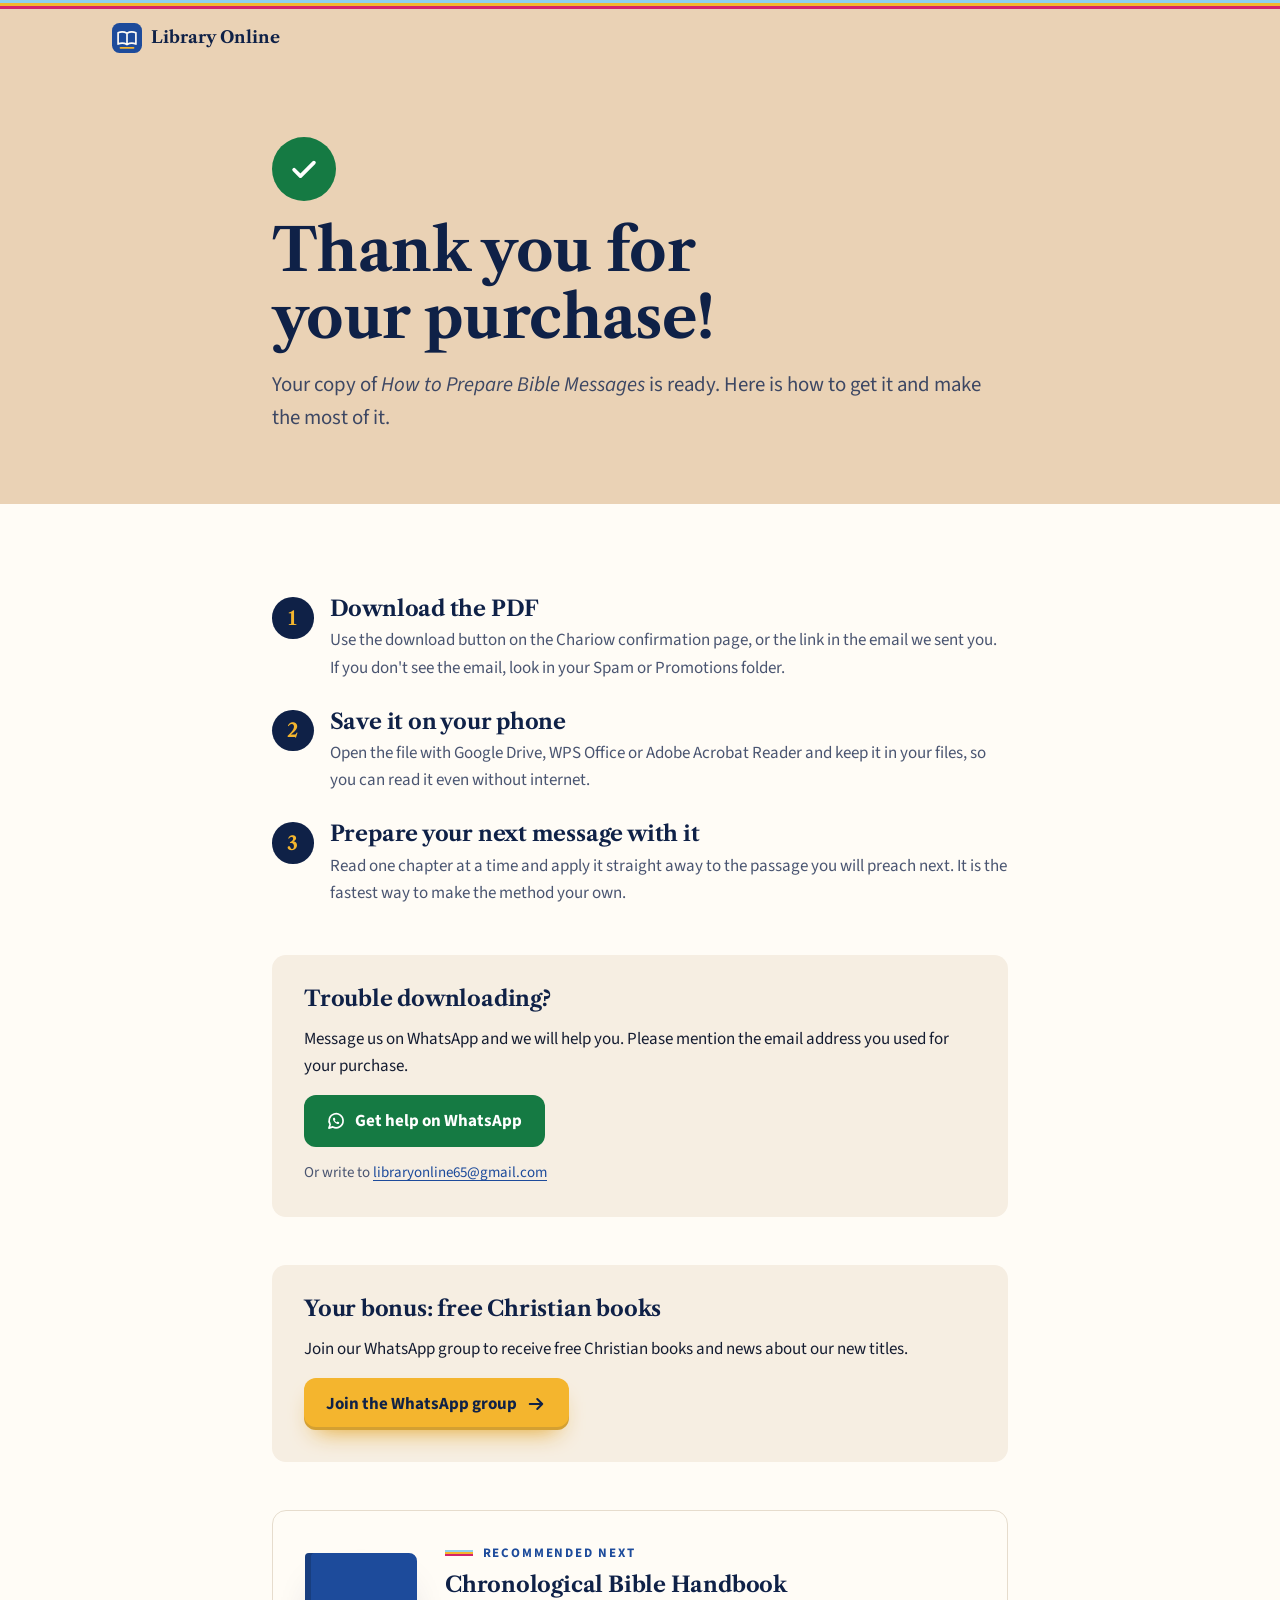
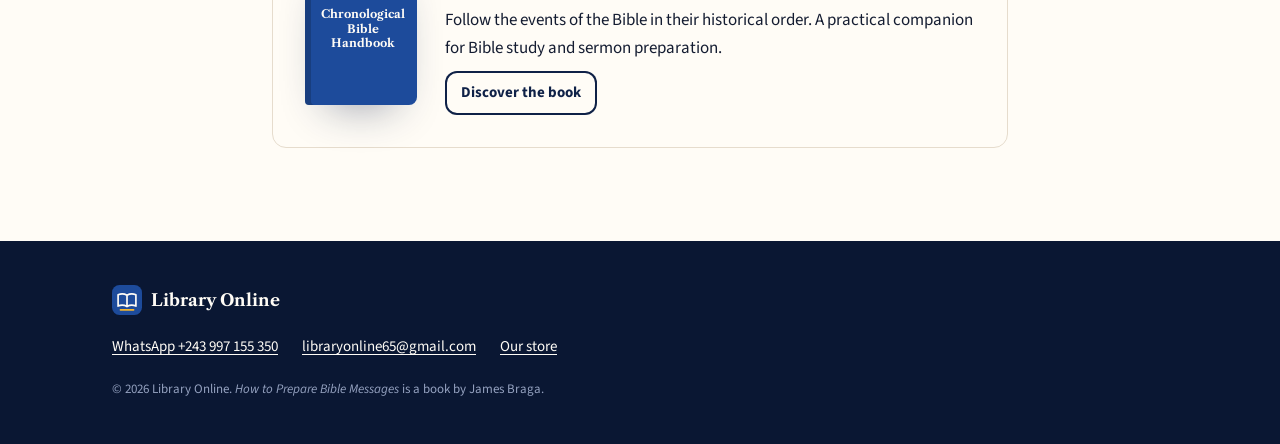
==== thank-you.html @ 07d3c48d "Add English sales funnel for How to Prepare Bible Messages Sales page and thank-you page for the Cha" ====
<!doctype html>
<html lang="en">
<head>
  <meta charset="utf-8">
  <meta name="viewport" content="width=device-width, initial-scale=1, viewport-fit=cover">
  <title>Thank You · How to Prepare Bible Messages</title>
  <meta name="robots" content="noindex">
  <meta name="theme-color" content="#0f2147">
  <meta name="color-scheme" content="light">
  <link rel="icon" href="data:image/svg+xml,%3Csvg xmlns='http://www.w3.org/2000/svg' viewBox='0 0 32 32'%3E%3Crect width='32' height='32' rx='8' fill='%231d4b9b'/%3E%3Cpath d='M6.5 10.5c3.2-1.4 6.4-1.3 9.5.5v12c-3.1-1.8-6.3-1.9-9.5-.5zM25.5 10.5c-3.2-1.4-6.4-1.3-9.5.5v12c3.1-1.8 6.3-1.9 9.5-.5z' fill='none' stroke='%23fffcf6' stroke-width='1.8' stroke-linejoin='round'/%3E%3C/svg%3E">

  <link rel="preconnect" href="https://fonts.googleapis.com">
  <link rel="preconnect" href="https://fonts.gstatic.com" crossorigin>
  <link rel="stylesheet" href="https://fonts.googleapis.com/css2?family=Libre+Caslon+Text:ital,wght@0,700;1,400&family=Source+Sans+3:wght@400;600;700&display=swap">
  <link rel="stylesheet" href="assets/css/style.css">
</head>
<body data-page="thank-you">

<svg width="0" height="0" style="position:absolute" aria-hidden="true" focusable="false">
  <symbol id="i-check" viewBox="0 0 24 24"><path d="m5 12.5 4.5 4.5L19 7.5" fill="none" stroke="currentColor" stroke-width="2.6" stroke-linecap="round" stroke-linejoin="round"/></symbol>
  <symbol id="i-chat" viewBox="0 0 24 24"><path d="M20.5 11.6a8.4 8.4 0 0 1-12.3 7.5L3.5 20.5l1.5-4.4a8.4 8.4 0 1 1 15.5-4.5Z" fill="none" stroke="currentColor" stroke-width="2" stroke-linejoin="round"/><path d="M9.3 8.2c-.5 0-.9.4-.9 1 0 3 3.4 6.4 6.4 6.4.6 0 1-.4 1-.9v-1.2l-1.9-.8-.9.9c-1.1-.5-2.1-1.5-2.6-2.6l.9-.9-.8-1.9H9.3Z" fill="currentColor"/></symbol>
  <symbol id="i-arrow" viewBox="0 0 24 24"><path d="M4.5 12h15m-6-6 6 6-6 6" fill="none" stroke="currentColor" stroke-width="2.4" stroke-linecap="round" stroke-linejoin="round"/></symbol>
  <symbol id="i-book" viewBox="0 0 32 32"><rect width="32" height="32" rx="8" fill="#1d4b9b"/><path d="M6.5 10.5c3.2-1.4 6.4-1.3 9.5.5v12c-3.1-1.8-6.3-1.9-9.5-.5zM25.5 10.5c-3.2-1.4-6.4-1.3-9.5.5v12c3.1-1.8 6.3-1.9 9.5-.5z" fill="none" stroke="#fffcf6" stroke-width="1.8" stroke-linejoin="round"/><path d="M9 26.5h14" stroke="#f4b52e" stroke-width="1.8" stroke-linecap="round"/></symbol>
</svg>

<div class="cover-stripe" aria-hidden="true"></div>

<header class="site-header">
  <div class="wrap header-inner">
    <a class="brand" href="index.html"><svg aria-hidden="true"><use href="#i-book"/></svg>Library Online</a>
  </div>
</header>

<main>
  <section class="thanks-hero" aria-labelledby="thanks-title">
    <div class="wrap narrow flow">
      <span class="done-mark" aria-hidden="true"><svg><use href="#i-check"/></svg></span>
      <h1 id="thanks-title">Thank you for your purchase!</h1>
      <p class="lead">Your copy of <i>How to Prepare Bible Messages</i> is ready. Here is how to get it and make the most of it.</p>
    </div>
  </section>

  <section class="section">
    <div class="wrap narrow flow flow-lg">
      <ol class="steps-list steps-vertical">
        <li>
          <span class="step-num" aria-hidden="true">1</span>
          <h2>Download the PDF</h2>
          <p>Use the download button on the Chariow confirmation page, or the link in the email we sent you. If you don't see the email, look in your Spam or Promotions folder.</p>
        </li>
        <li>
          <span class="step-num" aria-hidden="true">2</span>
          <h2>Save it on your phone</h2>
          <p>Open the file with Google Drive, WPS Office or Adobe Acrobat Reader and keep it in your files, so you can read it even without internet.</p>
        </li>
        <li>
          <span class="step-num" aria-hidden="true">3</span>
          <h2>Prepare your next message with it</h2>
          <p>Read one chapter at a time and apply it straight away to the passage you will preach next. It is the fastest way to make the method your own.</p>
        </li>
      </ol>

      <div class="panel">
        <h2>Trouble downloading?</h2>
        <p>Message us on WhatsApp and we will help you. Please mention the email address you used for your purchase.</p>
        <a class="btn btn-whatsapp" href="https://wa.me/243997155350" data-whatsapp="Hello Library Online, I bought How to Prepare Bible Messages and I need help downloading it." target="_blank" rel="noopener"><svg aria-hidden="true"><use href="#i-chat"/></svg>Get help on WhatsApp</a>
        <p class="small">Or write to <a href="mailto:libraryonline65@gmail.com" data-email>libraryonline65@gmail.com</a></p>
      </div>

      <div class="panel">
        <h2>Your bonus: free Christian books</h2>
        <p>Join our WhatsApp group to receive free Christian books and news about our new titles.</p>
        <a class="btn btn-gold" href="https://chat.whatsapp.com/DRFUqxZkOjX3fzXEaGObV3" data-link="whatsappGroupUrl" target="_blank" rel="noopener">Join the WhatsApp group <svg aria-hidden="true"><use href="#i-arrow"/></svg></a>
      </div>

      <article class="upsell" aria-labelledby="upsell-title">
        <div class="upsell-cover" aria-hidden="true">Chronological Bible Handbook</div>
        <div class="flow flow-sm">
          <p class="eyebrow">Recommended next</p>
          <h3 id="upsell-title">Chronological Bible Handbook</h3>
          <p>Follow the events of the Bible in their historical order. A practical companion for Bible study and sermon preparation.</p>
          <a class="btn btn-outline" href="https://livresenligne.mychariow.shop/prd_2j3myxax" data-link="upsellUrl">Discover the book</a>
        </div>
      </article>
    </div>
  </section>
</main>

<footer class="site-footer thanks-footer">
  <div class="wrap footer-grid">
    <a class="brand" href="index.html"><svg aria-hidden="true"><use href="#i-book"/></svg>Library Online</a>
    <ul class="footer-links">
      <li><a href="https://wa.me/243997155350" data-whatsapp="Hello Library Online!" target="_blank" rel="noopener">WhatsApp <span data-text="whatsappDisplay">+243 997 155 350</span></a></li>
      <li><a href="mailto:libraryonline65@gmail.com" data-email>libraryonline65@gmail.com</a></li>
      <li><a href="https://livresenligne.mychariow.shop" data-link="storeUrl">Our store</a></li>
    </ul>
    <p class="fine">© <span data-year>2026</span> Library Online. <i>How to Prepare Bible Messages</i> is a book by James Braga.</p>
  </div>
</footer>

<script src="assets/js/config.js"></script>
<script src="assets/js/main.js"></script>
</body>
</html>
---- assets/css/style.css ----
/* ==========================================================================
   How to Prepare Bible Messages · sales funnel
   Layout concept: the preacher's study. The book sits on the sand-coloured
   desk of the posters, then the page reads like a sermon outline: one strong
   column, Roman-numeral divisions, and royal-blue bands taken from the cover
   for the two moments that matter, the method and the offer.

   One deliberate light look for every visitor: the colours of the book cover
   are the brand, so there is no dark variant. Every colour is set explicitly.
   ========================================================================== */

:root {
  /* Colour */
  --sand: #ead2b5;        /* the posters' backdrop (hero, help band) */
  --paper: #fffcf6;       /* reading surface */
  --paper-warm: #f6eee2;  /* alternate band */
  --royal: #1d4b9b;       /* cover blue */
  --navy: #0f2147;        /* dark bands, headings */
  --navy-deep: #0a1733;   /* footer */
  --ink: #141c31;         /* body text */
  --ink-soft: #4a5571;    /* secondary text */
  --ink-warm: #3d4763;    /* secondary text on sand */
  --gold: #f4b52e;        /* calls to action, like the author's name on the cover */
  --gold-deep: #e29d12;
  --magenta: #d3246b;     /* cover stripe */
  --sky: #8fd0ef;         /* cover stripe */
  --whatsapp: #157a43;
  --white: #ffffff;
  --on-dark: #fffcf6;
  --on-dark-soft: #c9d3e8;
  --on-dark-faint: #95a2c0;
  --line: #e6dccd;
  --line-dark: #2a3d68;

  /* Type */
  --font-display: "Libre Caslon Text", Georgia, "Times New Roman", serif;
  --font-body: "Source Sans 3", "Segoe UI", Roboto, "Helvetica Neue", Arial, sans-serif;
  --fs-xs: .8125rem;
  --fs-sm: .9375rem;
  --fs-body: 1.0625rem;
  --fs-lead: clamp(1.125rem, 1.06rem + .3vw, 1.3rem);
  --fs-h3: clamp(1.15rem, 1.08rem + .35vw, 1.35rem);
  --fs-h2: clamp(1.75rem, 1.36rem + 1.75vw, 2.6rem);
  --fs-h1: clamp(2.1rem, 1.42rem + 3.3vw, 3.7rem);

  /* Space and shape */
  --gutter: 20px;
  --wrap: 1120px;
  --narrow: 46rem;
  --section: clamp(3.5rem, 2.6rem + 4vw, 6.5rem);
  --radius: 14px;
  --radius-sm: 10px;
  --shadow: 0 22px 44px -22px rgba(15, 33, 71, .45);
  --sticky-h: 76px;

  color-scheme: light;
}

@media (min-width: 768px) {
  :root { --gutter: 32px; }
}

/* ---------- Base ---------- */

*, *::before, *::after { box-sizing: border-box; }

html { -webkit-text-size-adjust: 100%; scroll-behavior: smooth; }

body {
  margin: 0;
  background: var(--paper);
  color: var(--ink);
  font-family: var(--font-body);
  font-size: var(--fs-body);
  line-height: 1.6;
  -webkit-font-smoothing: antialiased;
  text-rendering: optimizeLegibility;
}

img { display: block; max-width: 100%; height: auto; }
picture { display: block; }
a { color: var(--royal); text-underline-offset: .18em; }
p, ul, ol, figure, blockquote { margin: 0; }
ul, ol { padding: 0; }

h1, h2, h3 {
  margin: 0;
  font-family: var(--font-display);
  font-weight: 700;
  line-height: 1.14;
  letter-spacing: -.01em;
  text-wrap: balance;
}

:focus-visible { outline: 3px solid var(--royal); outline-offset: 3px; border-radius: 4px; }
.dark :focus-visible { outline-color: var(--gold); }

.visually-hidden {
  position: absolute !important;
  width: 1px; height: 1px;
  overflow: hidden;
  clip: rect(0 0 0 0);
  white-space: nowrap;
}

/* ---------- Layout helpers ---------- */

.wrap {
  width: 100%;
  max-width: var(--wrap);
  margin-inline: auto;
  padding-inline: var(--gutter);
}
.wrap.narrow { max-width: calc(var(--narrow) + 2 * var(--gutter)); }

.section { padding-block: var(--section); }

.flow { display: flex; flex-direction: column; gap: var(--flow, 1rem); }
.flow-lg { --flow: clamp(2rem, 1.5rem + 2vw, 3rem); }
.flow-sm { --flow: .6rem; }

.dark { background: var(--navy); color: var(--on-dark); }

.cover-stripe {
  height: 9px;
  background: linear-gradient(var(--sky) 0 33.4%, var(--gold) 33.4% 66.7%, var(--magenta) 66.7%);
}

/* ---------- Type helpers ---------- */

.eyebrow {
  display: flex;
  align-items: center;
  gap: .6rem;
  font-size: var(--fs-xs);
  font-weight: 700;
  letter-spacing: .14em;
  text-transform: uppercase;
  color: var(--royal);
}
.eyebrow::before {
  content: "";
  flex: none;
  width: 28px;
  height: 6px;
  background: linear-gradient(var(--sky) 0 33.4%, var(--gold) 33.4% 66.7%, var(--magenta) 66.7%);
}
.dark .eyebrow { color: var(--gold); }

.lead { font-size: var(--fs-lead); color: var(--ink-soft); }
.dark .lead { color: var(--on-dark-soft); }

.section-title { font-size: var(--fs-h2); color: var(--navy); }
.dark .section-title { color: var(--on-dark); }

.section-head { max-width: var(--narrow); }

.small { font-size: var(--fs-sm); color: var(--ink-soft); }

/* ---------- Buttons ---------- */

.btn {
  display: inline-flex;
  align-items: center;
  justify-content: center;
  gap: .55rem;
  min-height: 52px;
  padding: .8rem 1.4rem;
  border: 0;
  border-radius: 12px;
  font: 700 1.0625rem/1.2 var(--font-body);
  text-align: center;
  text-decoration: none;
  cursor: pointer;
  transition: transform .15s ease, background-color .15s ease, box-shadow .15s ease;
}
.btn svg { width: 20px; height: 20px; flex: none; }
.btn:active { transform: translateY(1px); }

.btn-gold {
  background: var(--gold);
  color: var(--navy);
  box-shadow: 0 12px 24px -12px rgba(226, 157, 18, .95), inset 0 -3px 0 rgba(15, 33, 71, .14);
}
.btn-gold:hover { background: var(--gold-deep); }

.btn-outline {
  min-height: 44px;
  padding: .55rem 1rem;
  font-size: var(--fs-sm);
  color: var(--navy);
  background: transparent;
  box-shadow: inset 0 0 0 2px var(--navy);
}
.btn-outline:hover { background: var(--navy); color: var(--on-dark); }

.btn-whatsapp { background: var(--whatsapp); color: var(--white); }
.btn-whatsapp:hover { background: var(--navy); }

.btn-lg {
  flex-direction: column;
  gap: .15rem;
  min-height: 64px;
  padding: .85rem 1.6rem;
  font-size: 1.2rem;
}
.btn-main { display: inline-flex; align-items: center; gap: .5rem; }
.btn-sub { font-size: .8rem; font-weight: 600; letter-spacing: .02em; opacity: .82; }
.btn-block { width: 100%; }

/* A slow light sweep across the main buttons, like light on a gilded page edge */
.btn-shine { position: relative; overflow: hidden; isolation: isolate; }
.btn-shine::after {
  content: "";
  position: absolute;
  inset: 0;
  z-index: -1;
  background: linear-gradient(115deg, transparent 32%, rgba(255, 255, 255, .6) 46%, transparent 60%);
  transform: translateX(-130%);
  animation: shine 5s ease-in-out 1.2s infinite;
}
@keyframes shine {
  0%, 62% { transform: translateX(-130%); }
  88%, 100% { transform: translateX(130%); }
}

/* ---------- Price ---------- */

.price {
  display: flex;
  flex-wrap: wrap;
  align-items: baseline;
  gap: .3rem .75rem;
  font-variant-numeric: tabular-nums;
}
.price-now {
  font-family: var(--font-display);
  font-weight: 700;
  font-size: 2rem;
  line-height: 1;
  color: var(--navy);
}
.price-was {
  font-size: 1.05rem;
  color: var(--ink-soft);
  text-decoration: line-through;
  text-decoration-color: var(--magenta);
  text-decoration-thickness: 2px;
}
.price-usd { font-size: var(--fs-sm); color: var(--ink-soft); }
.tag {
  align-self: center;
  padding: .2rem .5rem;
  border-radius: 6px;
  background: var(--magenta);
  color: var(--white);
  font-size: .8rem;
  font-weight: 700;
  letter-spacing: .02em;
}
.dark .price-now { color: var(--on-dark); }
.dark .price-was, .dark .price-usd { color: var(--on-dark-soft); }

/* ---------- Top bar and header ---------- */

.topbar {
  padding: .5rem var(--gutter);
  background: var(--navy);
  color: var(--on-dark);
  font-size: var(--fs-sm);
  text-align: center;
  line-height: 1.4;
}
.topbar strong { color: var(--gold); }

.site-header { background: var(--sand); }
.header-inner {
  display: flex;
  align-items: center;
  justify-content: space-between;
  gap: 1rem;
  padding-block: .85rem;
}

.brand {
  display: inline-flex;
  align-items: center;
  gap: .55rem;
  font-family: var(--font-display);
  font-weight: 700;
  font-size: 1.05rem;
  color: var(--navy);
  text-decoration: none;
}
.brand svg { width: 30px; height: 30px; flex: none; }
.dark .brand { color: var(--on-dark); }

/* ---------- Hero ---------- */

.hero { background: var(--sand); padding-block: 1.25rem var(--section); }

.hero-grid { display: grid; gap: 1.75rem; }

.hero-copy { display: flex; flex-direction: column; gap: 1rem; }
.hero h1 { font-size: var(--fs-h1); color: var(--navy); }
.hero h1 em { font-style: italic; font-weight: 400; color: var(--royal); }
.hero .lead { color: var(--ink-warm); max-width: 36rem; }

.hero-visual {
  position: relative;
  justify-self: center;
  width: min(100%, 360px);
}
.hero-visual img { width: 100%; }

.seal {
  position: absolute;
  right: -6px;
  bottom: 14%;
  display: grid;
  place-content: center;
  width: 96px;
  height: 96px;
  border-radius: 50%;
  background: var(--magenta);
  color: var(--white);
  text-align: center;
  line-height: 1.05;
  transform: rotate(-8deg);
  box-shadow: 0 14px 26px -12px rgba(120, 10, 50, .7);
}
.seal strong { font-family: var(--font-display); font-size: 1.65rem; }
.seal span { font-size: .66rem; font-weight: 700; letter-spacing: .1em; text-transform: uppercase; }

.hero-buy { display: flex; flex-direction: column; gap: 1rem; }
.hero-buy .btn-lg { width: 100%; }

.trust {
  list-style: none;
  display: flex;
  flex-wrap: wrap;
  gap: .5rem 1.1rem;
  font-size: var(--fs-sm);
  font-weight: 600;
  color: var(--navy);
}
.trust li { display: inline-flex; align-items: center; gap: .4rem; }
.trust svg { width: 18px; height: 18px; flex: none; color: var(--royal); }

@media (min-width: 900px) {
  .hero { padding-top: 2.5rem; }
  .hero-grid {
    grid-template-columns: minmax(0, 1.1fr) minmax(0, .9fr);
    grid-template-areas: "copy visual" "buy visual";
    column-gap: 3.5rem;
    row-gap: 2rem;
  }
  .hero-copy { grid-area: copy; align-self: end; }
  .hero-visual { grid-area: visual; align-self: center; width: min(100%, 470px); }
  .hero-buy { grid-area: buy; align-self: start; }
  .hero-buy .btn-lg { width: auto; min-width: 22rem; align-self: flex-start; }
  .seal { width: 112px; height: 112px; }
  .seal strong { font-size: 1.9rem; }
}

/* ---------- Proof strip ---------- */

.proof { border-bottom: 1px solid var(--line); }
.proof-grid {
  list-style: none;
  display: grid;
  grid-template-columns: repeat(3, minmax(0, 1fr));
  gap: 1rem;
  padding-block: 1.6rem;
  text-align: center;
}
.proof strong {
  display: block;
  font-family: var(--font-display);
  font-size: clamp(1.45rem, 1.15rem + 1.4vw, 2.2rem);
  line-height: 1.1;
  color: var(--royal);
  font-variant-numeric: tabular-nums;
}
.proof span {
  display: block;
  margin-top: .3rem;
  font-size: var(--fs-xs);
  line-height: 1.35;
  color: var(--ink-soft);
}

/* ---------- Problem ---------- */

.pain-list { list-style: none; display: grid; gap: .9rem; }
.pain-list li {
  position: relative;
  padding-left: 1.9rem;
  font-size: var(--fs-lead);
  line-height: 1.5;
}
.pain-list li::before {
  content: "";
  position: absolute;
  left: 0;
  top: .72em;
  width: 1.05rem;
  height: 3px;
  border-radius: 2px;
  background: var(--magenta);
}

/* ---------- Method band ---------- */

.method-grid { display: grid; gap: 2rem; align-items: center; }
.method-photo {
  overflow: hidden;
  border-radius: var(--radius);
  aspect-ratio: 4 / 3;
  max-width: 100%;
}
.method-photo img { width: 100%; height: 100%; object-fit: cover; object-position: 30% 16%; }

.scripture { display: flex; flex-direction: column; gap: .7rem; }
.scripture p {
  font-family: var(--font-display);
  font-style: italic;
  font-weight: 400;
  font-size: clamp(1.25rem, 1.1rem + .8vw, 1.65rem);
  line-height: 1.45;
}
.scripture cite {
  font-style: normal;
  font-size: var(--fs-xs);
  font-weight: 700;
  letter-spacing: .14em;
  text-transform: uppercase;
  color: var(--gold);
}
.method-copy .rule { height: 1px; background: var(--line-dark); }

@media (min-width: 860px) {
  .method-grid { grid-template-columns: minmax(0, 5fr) minmax(0, 7fr); gap: 4rem; }
  .method-photo { aspect-ratio: 4 / 5; }
}

/* ---------- The book ---------- */

.book-grid { display: grid; gap: 2.5rem; align-items: start; }
.book-photo {
  overflow: hidden;
  max-width: 520px;
  border-radius: var(--radius);
  box-shadow: var(--shadow);
}
.book-copy h3 { font-size: var(--fs-h3); color: var(--navy); }
.book-copy .btn { align-self: flex-start; }

.checklist { list-style: none; display: grid; gap: .8rem; }
.checklist li { position: relative; padding-left: 2.15rem; }
.checklist li::before {
  content: "";
  position: absolute;
  left: 0;
  top: .12em;
  width: 1.4rem;
  height: 1.4rem;
  border-radius: 50%;
  background: var(--gold);
}
.checklist li::after {
  content: "";
  position: absolute;
  left: .5rem;
  top: .38em;
  width: .4rem;
  height: .72rem;
  border: solid var(--navy);
  border-width: 0 2.5px 2.5px 0;
  transform: rotate(45deg);
}
.checklist strong { color: var(--navy); }
.dark .checklist strong { color: var(--on-dark); }

@media (min-width: 900px) {
  .book-grid { grid-template-columns: minmax(0, 5fr) minmax(0, 7fr); gap: 4rem; }
  .book-photo { position: sticky; top: 2rem; }
}

/* ---------- Inside the book: the sermon outline ---------- */

.inside { background: var(--paper-warm); }
.outline-grid {
  display: grid;
  gap: 1.5rem;
  grid-template-areas: "one" "two" "note";
}
.part-one { grid-area: one; }
.part-two { grid-area: two; }
.outline-grid .inside-note { grid-area: note; }

.sheet {
  display: flex;
  flex-direction: column;
  gap: .9rem;
  padding: clamp(1.35rem, 1rem + 2vw, 2.25rem);
  border: 1px solid var(--line);
  border-radius: var(--radius);
  background: var(--paper);
}
.sheet-part {
  font-size: var(--fs-xs);
  font-weight: 700;
  letter-spacing: .14em;
  text-transform: uppercase;
  color: var(--magenta);
}
.sheet h3 { font-size: var(--fs-h3); color: var(--navy); }

.outline { list-style: none; counter-reset: division; display: flex; flex-direction: column; }
.outline li {
  counter-increment: division;
  display: grid;
  grid-template-columns: 3.4rem minmax(0, 1fr);
  padding-block: .85rem;
  border-top: 1px solid var(--line);
}
.outline li::before {
  content: counter(division, upper-roman) ".";
  grid-row: span 2;
  font-family: var(--font-display);
  font-weight: 700;
  font-size: 1.05rem;
  line-height: 1.5;
  color: var(--royal);
}
.outline li > * { grid-column: 2; }
.outline strong { color: var(--navy); font-size: 1.0625rem; }
.outline p { font-size: var(--fs-sm); color: var(--ink-soft); }

.inside-note {
  display: flex;
  align-items: flex-start;
  gap: .75rem;
  max-width: var(--narrow);
  color: var(--ink-soft);
}
.inside-note svg { width: 22px; height: 22px; flex: none; margin-top: .15em; color: var(--royal); }

@media (min-width: 900px) {
  .outline-grid {
    grid-template-columns: repeat(2, minmax(0, 1fr));
    grid-template-rows: auto 1fr;
    grid-template-areas: "one two" "note two";
    align-items: start;
  }
  .outline-grid .inside-note { padding-inline: .5rem; }
}

/* ---------- Audience ---------- */

.audience-grid {
  list-style: none;
  display: grid;
  grid-template-columns: minmax(0, 1fr);
  column-gap: 2.5rem;
}
.audience-grid li {
  display: flex;
  flex-direction: column;
  gap: .3rem;
  padding-block: 1.2rem;
  border-top: 2px solid var(--navy);
}
.audience-grid h3 { font-size: var(--fs-h3); color: var(--navy); }
.audience-grid p { color: var(--ink-soft); }

.callout {
  max-width: var(--narrow);
  padding: 1.1rem 1.3rem;
  border-radius: var(--radius-sm);
  background: var(--paper-warm);
  color: var(--ink);
}
.callout strong { color: var(--navy); }

@media (min-width: 640px) {
  .audience-grid { grid-template-columns: repeat(2, minmax(0, 1fr)); }
}
@media (min-width: 980px) {
  .audience-grid { grid-template-columns: repeat(3, minmax(0, 1fr)); }
}

/* ---------- Author ---------- */

.author { background: var(--paper-warm); }
.author-box { display: grid; gap: 1.5rem; align-items: center; }
.monogram {
  display: grid;
  place-items: center;
  width: 104px;
  height: 104px;
  border-radius: 50%;
  background: var(--royal);
  color: var(--gold);
  font-family: var(--font-display);
  font-weight: 700;
  font-size: 2.3rem;
  letter-spacing: .02em;
  box-shadow: inset 0 0 0 5px var(--royal), inset 0 0 0 7px var(--gold);
}
@media (min-width: 760px) {
  .author-box { grid-template-columns: auto minmax(0, 1fr); gap: 2.5rem; }
}

/* ---------- Offer ---------- */

.offer-grid { display: grid; gap: 2.5rem; align-items: center; }
.offer .checklist li { color: var(--on-dark); }

.offer-card {
  display: flex;
  flex-direction: column;
  gap: 1rem;
  padding: clamp(1.25rem, 1rem + 1.5vw, 2rem);
  border-radius: 18px;
  background: var(--paper);
  color: var(--ink);
  box-shadow: 0 30px 60px -25px rgba(0, 0, 0, .6);
}
.offer-thumb {
  display: grid;
  place-items: center;
  padding-block: .4rem;
  border-radius: var(--radius-sm);
  background: var(--sand);
}
.offer-thumb img { width: min(58%, 210px); }
.offer-card .price-now { color: var(--navy); }
.offer-card .price-was, .offer-card .price-usd { color: var(--ink-soft); }
.offer-card :focus-visible { outline-color: var(--royal); }
.offer-title { font-family: var(--font-display); font-weight: 700; font-size: 1.3rem; line-height: 1.2; color: var(--navy); }
.offer-meta { font-size: var(--fs-sm); color: var(--ink-soft); }

.pay-methods { list-style: none; display: flex; flex-wrap: wrap; gap: .4rem; }
.pay-methods li {
  padding: .2rem .6rem;
  border: 1px solid var(--line);
  border-radius: 999px;
  font-size: .78rem;
  font-weight: 600;
  color: var(--ink-soft);
}
.secure { display: flex; align-items: center; gap: .45rem; font-size: var(--fs-xs); color: var(--ink-soft); }
.secure svg { width: 16px; height: 16px; flex: none; color: var(--whatsapp); }

@media (min-width: 900px) {
  .offer-grid { grid-template-columns: minmax(0, 1fr) minmax(0, 27rem); gap: 4rem; }
}

/* ---------- Steps ---------- */

.steps-list { list-style: none; display: grid; gap: 1.75rem; }
.steps-list li { display: flex; flex-direction: column; gap: .5rem; }
.step-num {
  display: grid;
  place-items: center;
  width: 2.6rem;
  height: 2.6rem;
  border-radius: 50%;
  background: var(--navy);
  color: var(--gold);
  font-family: var(--font-display);
  font-weight: 700;
  font-size: 1.2rem;
}
.steps-list h2, .steps-list h3 { font-size: var(--fs-h3); color: var(--navy); }
.steps-list p { color: var(--ink-soft); }

.steps-vertical li {
  display: grid;
  grid-template-columns: 2.6rem minmax(0, 1fr);
  column-gap: 1rem;
  row-gap: .35rem;
  align-items: start;
}
.steps-vertical .step-num { grid-row: span 2; }
.steps-vertical li > :not(.step-num) { grid-column: 2; }

@media (min-width: 860px) {
  .steps-row { grid-template-columns: repeat(3, minmax(0, 1fr)); gap: 2.5rem; }
}

/* ---------- Help ---------- */

.help { background: var(--sand); }
.help-box { align-items: flex-start; }
.help-box .lead { color: var(--ink-warm); }
.help-contact { font-size: var(--fs-sm); color: var(--ink-warm); }
.help-contact a { color: var(--navy); font-weight: 700; }

/* ---------- FAQ ---------- */

.faq-list { display: flex; flex-direction: column; border-top: 1px solid var(--line); }
.faq-list details { border-bottom: 1px solid var(--line); }
.faq-list summary {
  position: relative;
  padding: 1.1rem 2.5rem 1.1rem 0;
  list-style: none;
  cursor: pointer;
  font-weight: 700;
  font-size: 1.1rem;
  line-height: 1.4;
  color: var(--navy);
}
.faq-list summary::-webkit-details-marker { display: none; }
.faq-list summary::after {
  content: "";
  position: absolute;
  right: .45rem;
  top: 50%;
  width: .65rem;
  height: .65rem;
  border: solid var(--royal);
  border-width: 0 2.5px 2.5px 0;
  transform: translateY(-70%) rotate(45deg);
  transition: transform .2s ease;
}
.faq-list details[open] summary::after { transform: translateY(-25%) rotate(-135deg); }
.faq-answer { display: flex; flex-direction: column; gap: .6rem; padding-bottom: 1.2rem; color: var(--ink-soft); }

/* ---------- Final call ---------- */

.final-grid { display: grid; gap: 2.5rem; align-items: center; }
.final-buy { display: flex; flex-direction: column; gap: 1rem; align-items: flex-start; }
.final-buy .btn-lg { width: 100%; }
.final-visual {
  order: -1;
  justify-self: center;
  width: 100%;
  max-width: 230px;
  padding: .5rem;
  border-radius: 18px;
  background: var(--sand);
}
.final-visual img { width: min(100%, 300px); margin-inline: auto; }

@media (min-width: 900px) {
  .final-grid { grid-template-columns: minmax(0, 7fr) minmax(0, 5fr); gap: 4rem; }
  .final-buy .btn-lg { width: auto; min-width: 22rem; }
  .final-visual { order: 0; max-width: 400px; padding: .75rem 1rem; }
}

/* ---------- Footer ---------- */

.site-footer {
  padding-block: 2.75rem calc(2.75rem + var(--sticky-h));
  background: var(--navy-deep);
  color: var(--on-dark-soft);
  font-size: var(--fs-sm);
}
.footer-grid { display: grid; gap: 1.25rem; }
.footer-links { list-style: none; display: flex; flex-wrap: wrap; gap: .5rem 1.5rem; }
.site-footer a { color: var(--on-dark); }
.fine { font-size: var(--fs-xs); color: var(--on-dark-faint); }

/* ---------- Sticky buy bar ---------- */

.sticky-cta {
  position: fixed;
  left: 0;
  right: 0;
  bottom: 0;
  z-index: 50;
  padding: .6rem var(--gutter) calc(.6rem + env(safe-area-inset-bottom, 0px));
  border-top: 1px solid var(--line);
  background: var(--paper);
  box-shadow: 0 -14px 30px -20px rgba(15, 33, 71, .55);
  transform: translateY(110%);
  visibility: hidden;
  transition: transform .25s ease, visibility 0s linear .25s;
}
.sticky-cta.is-visible { transform: none; visibility: visible; transition: transform .25s ease; }
.sticky-inner {
  display: flex;
  align-items: center;
  gap: .6rem;
  max-width: calc(var(--wrap) - 2 * var(--gutter));
  margin-inline: auto;
}
.sticky-price { display: flex; flex-direction: column; margin-right: auto; line-height: 1.2; font-variant-numeric: tabular-nums; }
.sticky-price s { font-size: .78rem; color: var(--ink-soft); text-decoration-color: var(--magenta); text-decoration-thickness: 2px; }
.sticky-price strong { font-family: var(--font-display); font-size: 1.15rem; color: var(--navy); }
.sticky-wa {
  display: grid;
  place-items: center;
  flex: none;
  width: 48px;
  height: 48px;
  border-radius: 12px;
  background: var(--whatsapp);
  color: var(--white);
}
.sticky-wa svg { width: 24px; height: 24px; }
.sticky-cta .btn { min-height: 48px; padding-inline: 1.1rem; }

/* ---------- Thank-you page ---------- */

.thanks-hero { background: var(--sand); padding-block: clamp(2.5rem, 2rem + 3vw, 4.5rem); }
.thanks-hero h1 { font-size: var(--fs-h1); color: var(--navy); }
.thanks-hero .lead { color: var(--ink-warm); }
.done-mark {
  display: grid;
  place-items: center;
  width: 64px;
  height: 64px;
  border-radius: 50%;
  background: var(--whatsapp);
  color: var(--white);
}
.done-mark svg { width: 34px; height: 34px; }

.panel {
  display: flex;
  flex-direction: column;
  gap: .9rem;
  padding: clamp(1.25rem, 1rem + 1.5vw, 2rem);
  border-radius: var(--radius);
  background: var(--paper-warm);
}
.panel h2 { font-size: var(--fs-h3); color: var(--navy); }
.panel .btn { align-self: flex-start; }

.upsell {
  display: grid;
  gap: 1.25rem;
  align-items: center;
  padding: clamp(1.25rem, 1rem + 1.5vw, 2rem);
  border: 1px solid var(--line);
  border-radius: var(--radius);
}
.upsell-cover {
  display: grid;
  place-items: center;
  width: 112px;
  height: 152px;
  padding: .5rem .5rem .5rem .75rem;
  border-radius: 4px 8px 8px 4px;
  background: var(--royal);
  color: var(--on-dark);
  font-family: var(--font-display);
  font-weight: 700;
  font-size: .72rem;
  line-height: 1.25;
  text-align: center;
  overflow-wrap: anywhere;
  box-shadow: inset 6px 0 0 rgba(0, 0, 0, .18), var(--shadow);
}
.upsell h3 { font-size: var(--fs-h3); color: var(--navy); }
.upsell .btn { align-self: flex-start; }
@media (min-width: 640px) {
  .upsell { grid-template-columns: auto minmax(0, 1fr); gap: 1.75rem; }
}
.thanks-footer { padding-bottom: 2.75rem; }

/* ---------- Motion preferences ---------- */

@media (prefers-reduced-motion: reduce) {
  html { scroll-behavior: auto; }
  *, *::before, *::after { animation: none !important; transition: none !important; }
}
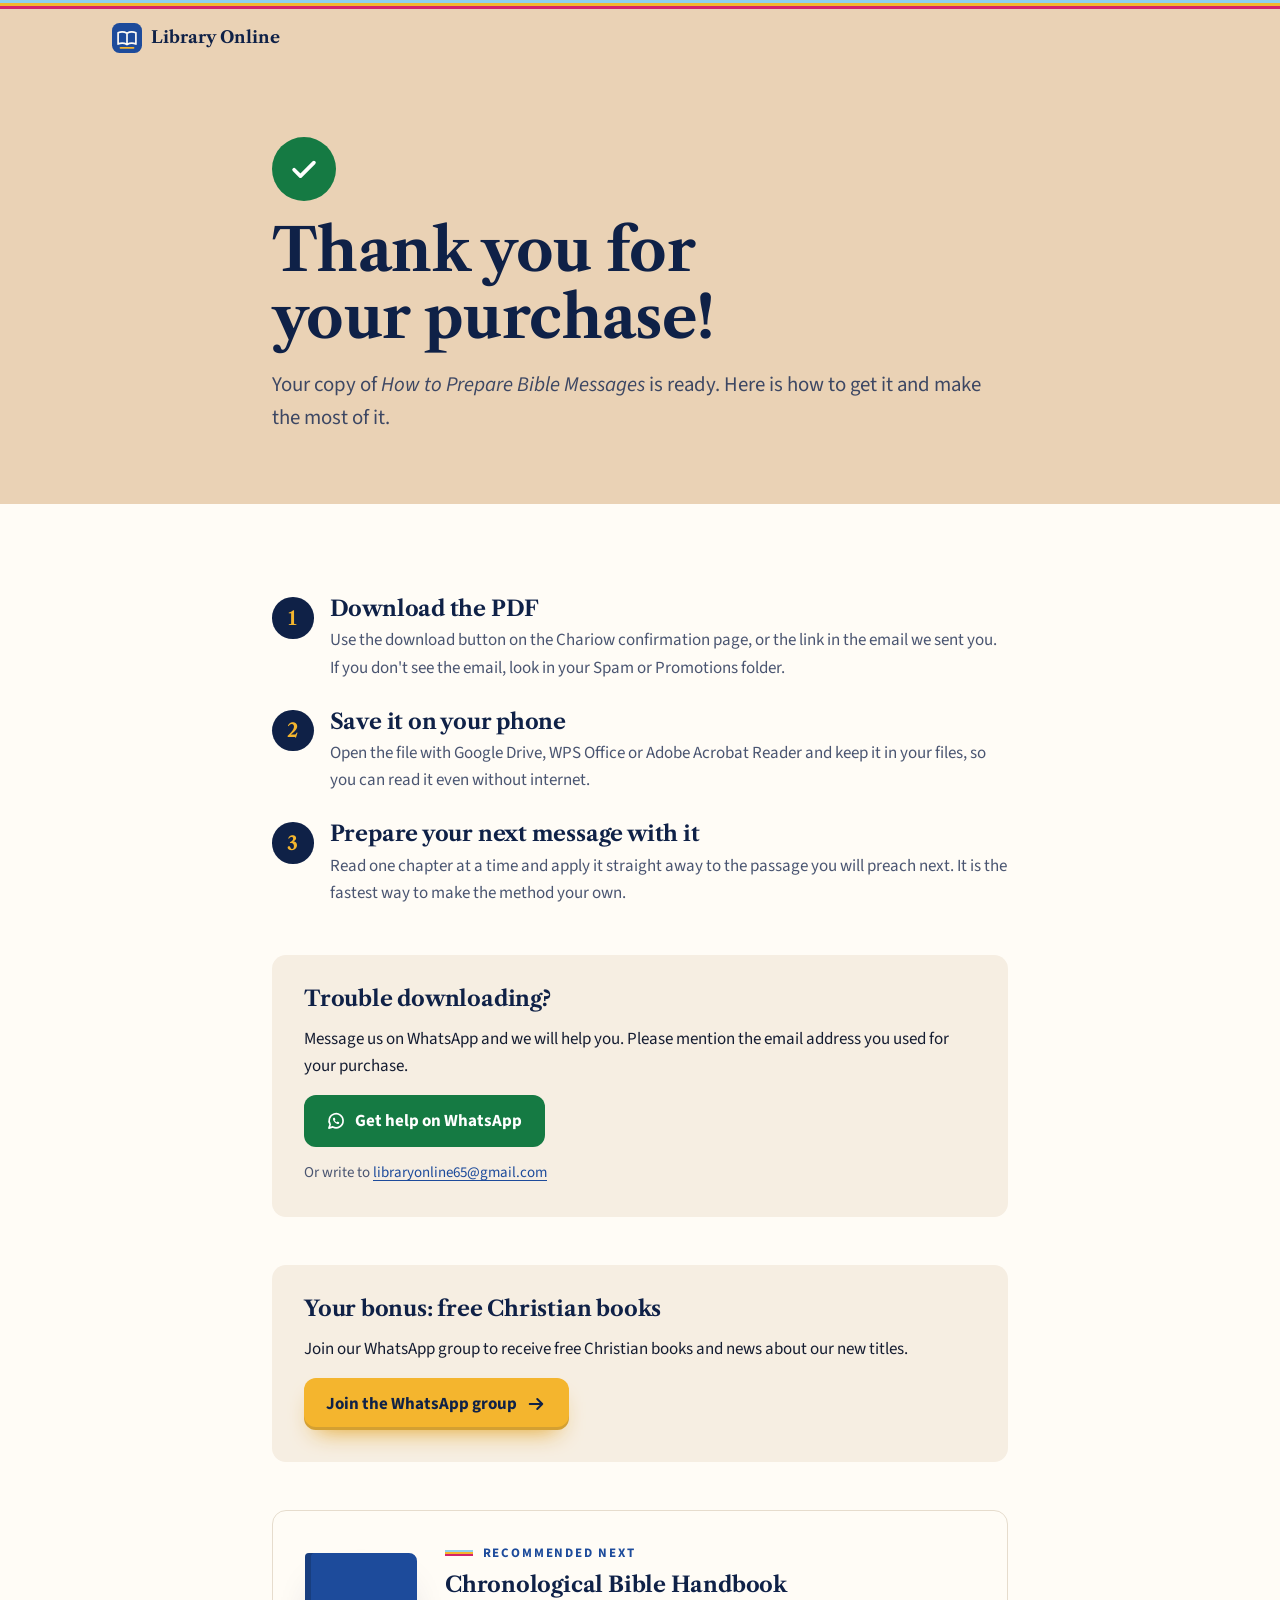
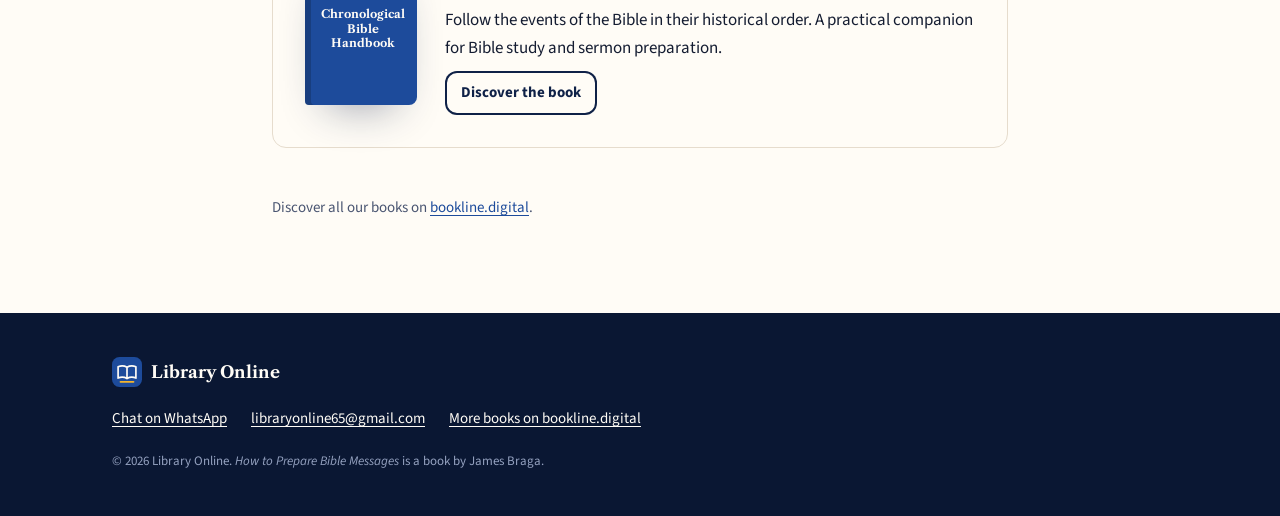
==== commit e571b0de: "Update price, hide phone number, add free-books WhatsApp group section - Prices follow the new Chari" ====
--- a/thank-you.html
+++ b/thank-you.html
@@ -27,7 +27,7 @@
 
 <header class="site-header">
   <div class="wrap header-inner">
-    <a class="brand" href="index.html"><svg aria-hidden="true"><use href="#i-book"/></svg>Library Online</a>
+    <a class="brand" href="https://bookline.digital" data-link="booklineUrl"><svg aria-hidden="true"><use href="#i-book"/></svg>Library Online</a>
   </div>
 </header>
 
@@ -63,14 +63,14 @@
       <div class="panel">
         <h2>Trouble downloading?</h2>
         <p>Message us on WhatsApp and we will help you. Please mention the email address you used for your purchase.</p>
-        <a class="btn btn-whatsapp" href="https://wa.me/243997155350" data-whatsapp="Hello Library Online, I bought How to Prepare Bible Messages and I need help downloading it." target="_blank" rel="noopener"><svg aria-hidden="true"><use href="#i-chat"/></svg>Get help on WhatsApp</a>
+        <a class="btn btn-whatsapp" href="https://wa.me/message/TSRPPLLZPMM3N1" data-link="whatsappUrl" target="_blank" rel="noopener"><svg aria-hidden="true"><use href="#i-chat"/></svg>Get help on WhatsApp</a>
         <p class="small">Or write to <a href="mailto:libraryonline65@gmail.com" data-email>libraryonline65@gmail.com</a></p>
       </div>
 
       <div class="panel">
         <h2>Your bonus: free Christian books</h2>
         <p>Join our WhatsApp group to receive free Christian books and news about our new titles.</p>
-        <a class="btn btn-gold" href="https://chat.whatsapp.com/DRFUqxZkOjX3fzXEaGObV3" data-link="whatsappGroupUrl" target="_blank" rel="noopener">Join the WhatsApp group <svg aria-hidden="true"><use href="#i-arrow"/></svg></a>
+        <a class="btn btn-gold" href="https://chat.whatsapp.com/DRFUqxZkOjX3fzXEaGObV3?s=cl&amp;p=a&amp;mlu=4&amp;ilr=4" data-link="whatsappGroupUrl" target="_blank" rel="noopener">Join the WhatsApp group <svg aria-hidden="true"><use href="#i-arrow"/></svg></a>
       </div>
 
       <article class="upsell" aria-labelledby="upsell-title">
@@ -82,17 +82,19 @@
           <a class="btn btn-outline" href="https://livresenligne.mychariow.shop/prd_2j3myxax" data-link="upsellUrl">Discover the book</a>
         </div>
       </article>
+
+      <p class="small">Discover all our books on <a href="https://bookline.digital" data-link="booklineUrl">bookline.digital</a>.</p>
     </div>
   </section>
 </main>
 
 <footer class="site-footer thanks-footer">
   <div class="wrap footer-grid">
-    <a class="brand" href="index.html"><svg aria-hidden="true"><use href="#i-book"/></svg>Library Online</a>
+    <a class="brand" href="https://bookline.digital" data-link="booklineUrl"><svg aria-hidden="true"><use href="#i-book"/></svg>Library Online</a>
     <ul class="footer-links">
-      <li><a href="https://wa.me/243997155350" data-whatsapp="Hello Library Online!" target="_blank" rel="noopener">WhatsApp <span data-text="whatsappDisplay">+243 997 155 350</span></a></li>
+      <li><a href="https://wa.me/message/TSRPPLLZPMM3N1" data-link="whatsappUrl" target="_blank" rel="noopener">Chat on WhatsApp</a></li>
       <li><a href="mailto:libraryonline65@gmail.com" data-email>libraryonline65@gmail.com</a></li>
-      <li><a href="https://livresenligne.mychariow.shop" data-link="storeUrl">Our store</a></li>
+      <li><a href="https://bookline.digital" data-link="booklineUrl">More books on bookline.digital</a></li>
     </ul>
     <p class="fine">© <span data-year>2026</span> Library Online. <i>How to Prepare Bible Messages</i> is a book by James Braga.</p>
   </div>
--- a/assets/css/style.css
+++ b/assets/css/style.css
@@ -729,6 +729,25 @@
 .faq-list details[open] summary::after { transform: translateY(-25%) rotate(-135deg); }
 .faq-answer { display: flex; flex-direction: column; gap: .6rem; padding-bottom: 1.2rem; color: var(--ink-soft); }
 
+/* ---------- Free books group ---------- */
+
+.group { background: var(--paper-warm); }
+.group-box { display: grid; gap: 1.25rem; align-items: start; }
+.group-box .btn { align-self: flex-start; }
+.group-mark {
+  display: grid;
+  place-items: center;
+  width: 64px;
+  height: 64px;
+  border-radius: 50%;
+  background: var(--whatsapp);
+  color: var(--white);
+}
+.group-mark svg { width: 30px; height: 30px; }
+@media (min-width: 760px) {
+  .group-box { grid-template-columns: auto minmax(0, 1fr); gap: 2rem; }
+}
+
 /* ---------- Final call ---------- */
 
 .final-grid { display: grid; gap: 2.5rem; align-items: center; }
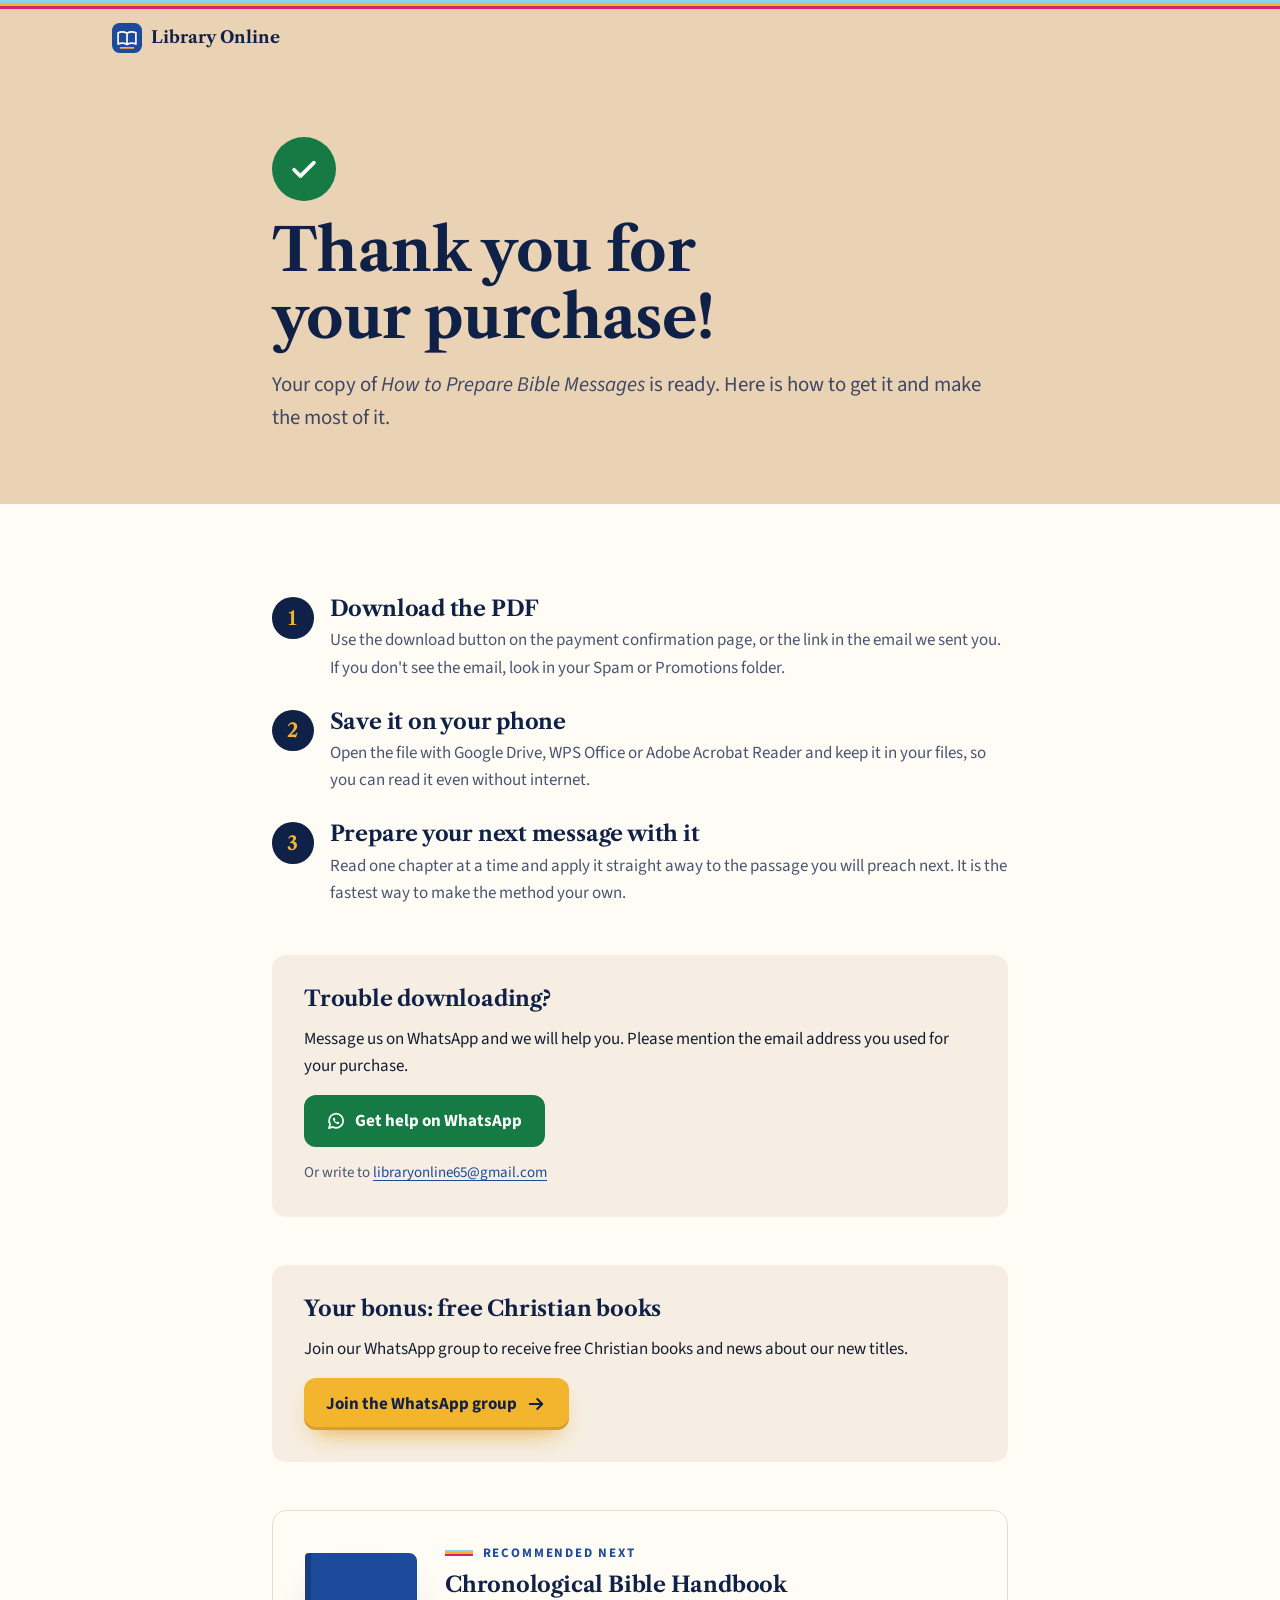
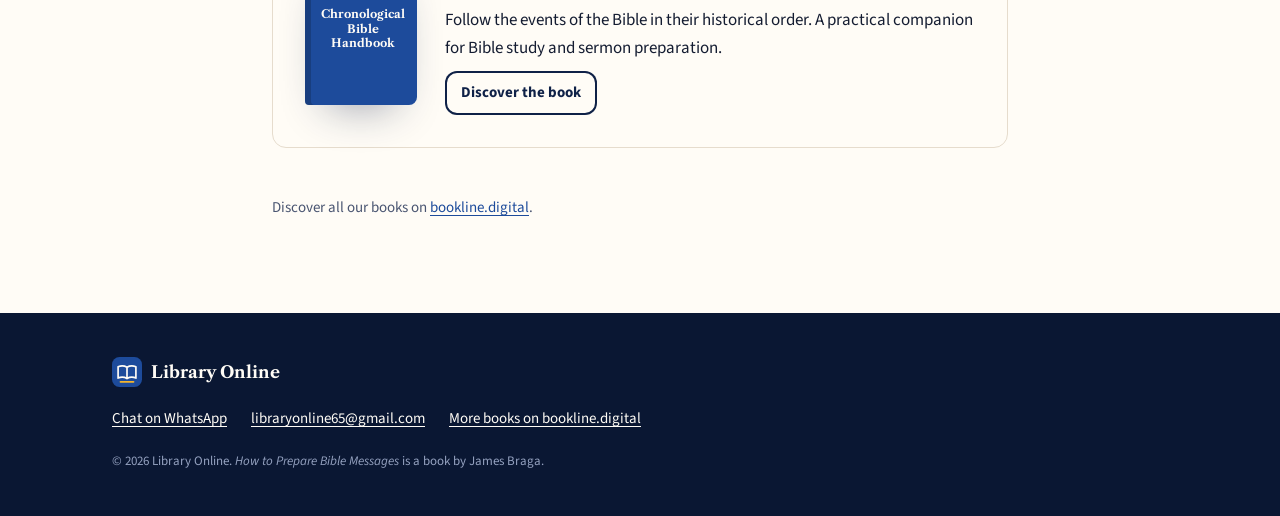
==== commit 74b6e663: "Show prices in US dollars, add 48-hour renewing countdown - Prices shown as $7 instead of $11 (-40%)" ====
--- a/thank-you.html
+++ b/thank-you.html
@@ -46,7 +46,7 @@
         <li>
           <span class="step-num" aria-hidden="true">1</span>
           <h2>Download the PDF</h2>
-          <p>Use the download button on the Chariow confirmation page, or the link in the email we sent you. If you don't see the email, look in your Spam or Promotions folder.</p>
+          <p>Use the download button on the payment confirmation page, or the link in the email we sent you. If you don't see the email, look in your Spam or Promotions folder.</p>
         </li>
         <li>
           <span class="step-num" aria-hidden="true">2</span>
@@ -63,7 +63,7 @@
       <div class="panel">
         <h2>Trouble downloading?</h2>
         <p>Message us on WhatsApp and we will help you. Please mention the email address you used for your purchase.</p>
-        <a class="btn btn-whatsapp" href="https://wa.me/message/TSRPPLLZPMM3N1" data-link="whatsappUrl" target="_blank" rel="noopener"><svg aria-hidden="true"><use href="#i-chat"/></svg>Get help on WhatsApp</a>
+        <a class="btn btn-whatsapp" href="https://wa.me/243823226790" data-whatsapp="Hello Library Online, I bought How to Prepare Bible Messages and I need help downloading it." target="_blank" rel="noopener"><svg aria-hidden="true"><use href="#i-chat"/></svg>Get help on WhatsApp</a>
         <p class="small">Or write to <a href="mailto:libraryonline65@gmail.com" data-email>libraryonline65@gmail.com</a></p>
       </div>
 
@@ -92,7 +92,7 @@
   <div class="wrap footer-grid">
     <a class="brand" href="https://bookline.digital" data-link="booklineUrl"><svg aria-hidden="true"><use href="#i-book"/></svg>Library Online</a>
     <ul class="footer-links">
-      <li><a href="https://wa.me/message/TSRPPLLZPMM3N1" data-link="whatsappUrl" target="_blank" rel="noopener">Chat on WhatsApp</a></li>
+      <li><a href="https://wa.me/243823226790" data-whatsapp="Hello Library Online!" target="_blank" rel="noopener">Chat on WhatsApp</a></li>
       <li><a href="mailto:libraryonline65@gmail.com" data-email>libraryonline65@gmail.com</a></li>
       <li><a href="https://bookline.digital" data-link="booklineUrl">More books on bookline.digital</a></li>
     </ul>
--- a/assets/css/style.css
+++ b/assets/css/style.css
@@ -247,7 +247,7 @@
   text-decoration-color: var(--magenta);
   text-decoration-thickness: 2px;
 }
-.price-usd { font-size: var(--fs-sm); color: var(--ink-soft); }
+.price-note { font-size: var(--fs-sm); color: var(--ink-soft); }
 .tag {
   align-self: center;
   padding: .2rem .5rem;
@@ -259,7 +259,53 @@
   letter-spacing: .02em;
 }
 .dark .price-now { color: var(--on-dark); }
-.dark .price-was, .dark .price-usd { color: var(--on-dark-soft); }
+.dark .price-was, .dark .price-note { color: var(--on-dark-soft); }
+
+/* ---------- Countdown ---------- */
+
+.countdown {
+  display: flex;
+  flex-wrap: wrap;
+  align-items: center;
+  gap: .5rem .9rem;
+}
+.countdown-label {
+  font-size: var(--fs-xs);
+  font-weight: 700;
+  letter-spacing: .12em;
+  text-transform: uppercase;
+  color: var(--magenta);
+}
+.countdown-units { display: inline-flex; gap: .4rem; }
+.cd-unit { display: flex; flex-direction: column; align-items: center; gap: .2rem; }
+.cd-unit b {
+  min-width: 2.7rem;
+  padding: .4rem .3rem;
+  border-radius: 8px;
+  background: var(--navy);
+  color: var(--on-dark);
+  font-family: var(--font-body);
+  font-weight: 700;
+  font-size: 1.3rem;
+  line-height: 1;
+  text-align: center;
+  font-variant-numeric: tabular-nums;
+}
+.cd-unit small {
+  font-size: .66rem;
+  font-weight: 700;
+  letter-spacing: .08em;
+  text-transform: uppercase;
+  color: var(--ink-soft);
+}
+.dark .countdown-label { color: var(--gold); }
+.dark .cd-unit b { background: var(--on-dark); color: var(--navy); }
+.dark .cd-unit small { color: var(--on-dark-soft); }
+.offer-card .countdown-label { color: var(--magenta); }
+.offer-card .cd-unit b { background: var(--navy); color: var(--on-dark); }
+.offer-card .cd-unit small { color: var(--ink-soft); }
+
+.topbar-timer { font-weight: 700; color: var(--gold); font-variant-numeric: tabular-nums; }
 
 /* ---------- Top bar and header ---------- */
 
@@ -637,7 +683,7 @@
 }
 .offer-thumb img { width: min(58%, 210px); }
 .offer-card .price-now { color: var(--navy); }
-.offer-card .price-was, .offer-card .price-usd { color: var(--ink-soft); }
+.offer-card .price-was, .offer-card .price-note { color: var(--ink-soft); }
 .offer-card :focus-visible { outline-color: var(--royal); }
 .offer-title { font-family: var(--font-display); font-weight: 700; font-size: 1.3rem; line-height: 1.2; color: var(--navy); }
 .offer-meta { font-size: var(--fs-sm); color: var(--ink-soft); }
